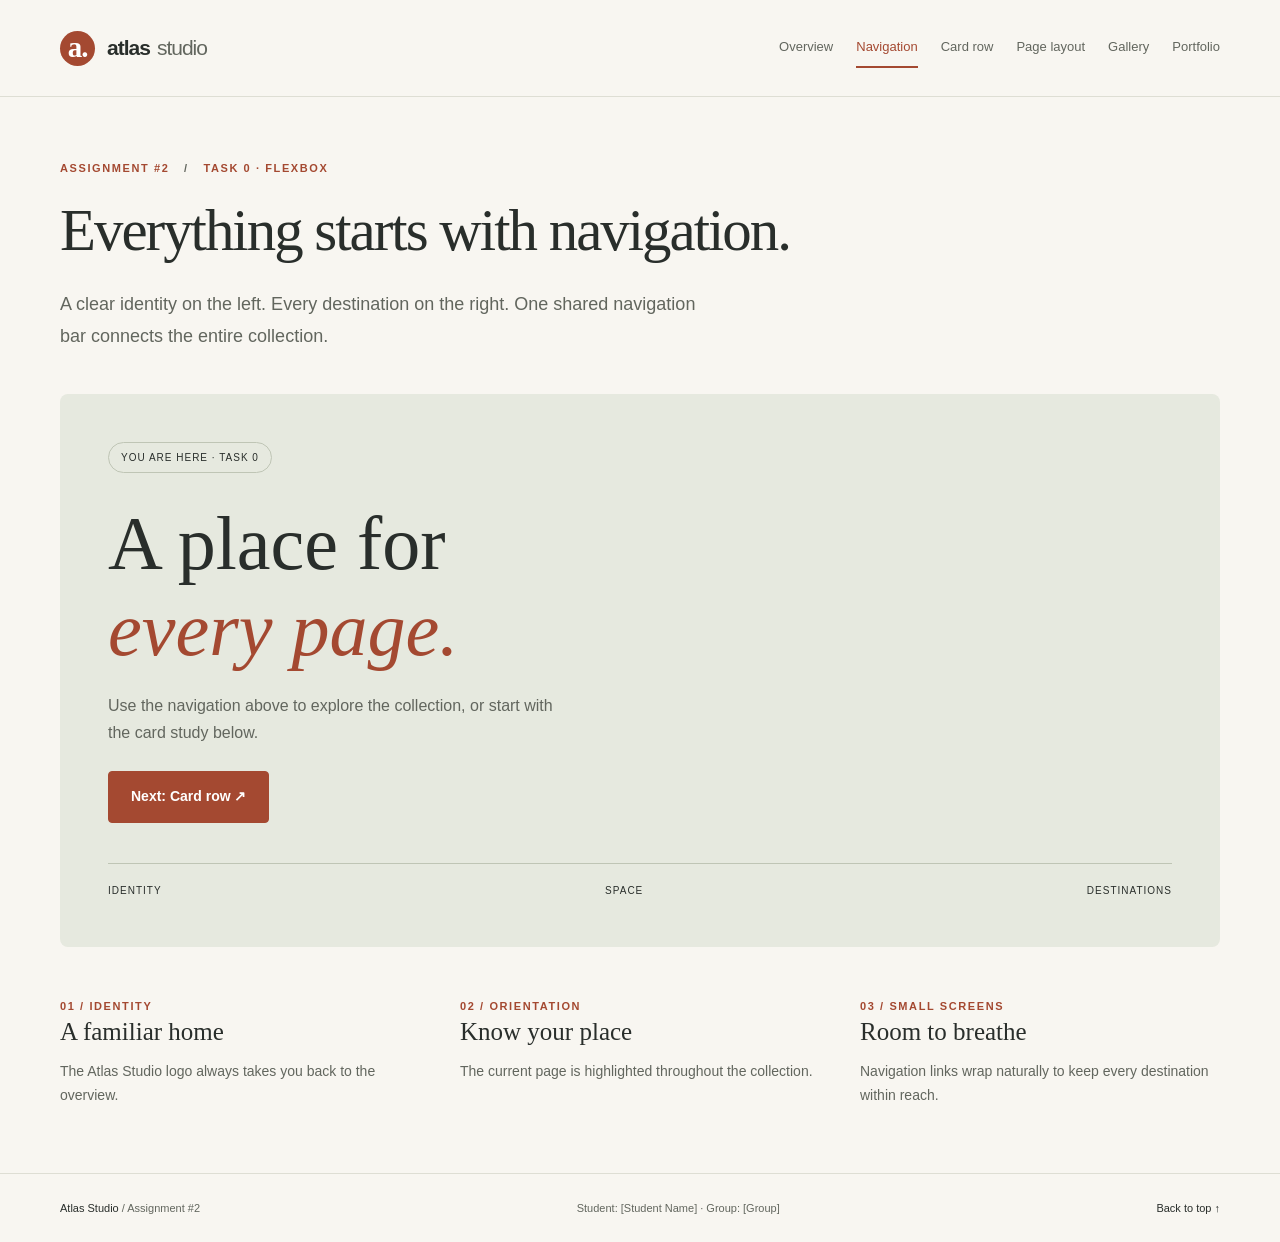
==== task0.html @ 0737ae97 "Complete Assignment 2: Flexbox and Grid" ====
<!DOCTYPE html>
<html lang="en">
  <head>
    <meta charset="UTF-8">
    <meta name="viewport" content="width=device-width, initial-scale=1.0">
    <meta name="description" content="Atlas Studio — Assignment 2: responsive layouts with HTML, Flexbox and CSS Grid.">
    <title>
      Navigation | Atlas Studio
    </title>
    <link rel="icon" href="assets/images/favicon.svg" type="image/svg+xml">
    <link rel="stylesheet" href="css/style.css">
  </head>
  <body id="top" class="">
    <a class="skip-link" href="#main">
      Skip to content
    </a>
    <header class="site-header">
      <div class="navbar container">
        <a class="logo" href="index.html" aria-label="Atlas Studio home">
          <span class="logo-mark" aria-hidden="true">
            a.
          </span>
          atlas
          <span class="logo-light">
            studio
          </span>
        </a>
        <nav aria-label="Main navigation">
          <ul class="nav-links">
            <li>
              <a href="index.html">
                Overview
              </a>
            </li>
            <li>
              <a href="task0.html" aria-current="page">
                Navigation
              </a>
            </li>
            <li>
              <a href="task1.html">
                Card row
              </a>
            </li>
            <li>
              <a href="task2.html">
                Page layout
              </a>
            </li>
            <li>
              <a href="task3.html">
                Gallery
              </a>
            </li>
            <li>
              <a href="task4.html">
                Portfolio
              </a>
            </li>
          </ul>
        </nav>
      </div>
    </header>
    <main id="main" class="container">
      <div class="page-intro">
        <p class="eyebrow">
          Assignment #2
          <span>
            /
          </span>
          Task 0 · Flexbox
        </p>
        <h1>
          Everything starts with navigation.
        </h1>
        <p class="lead">
          A clear identity on the left. Every destination on the right. One shared navigation bar connects the entire collection.
        </p>
      </div>
      <section class="navigation-stage" aria-labelledby="connected">
        <span class="pill">
          YOU ARE HERE · TASK 0
        </span>
        <h2 id="connected">
          A place for
          <br>
          <em>
            every page.
          </em>
        </h2>
        <p>
          Use the navigation above to explore the collection, or start with the card study below.
        </p>
        <a class="button" href="task1.html">
          Next: Card row ↗
        </a>
        <div class="stage-line" aria-hidden="true">
          <span>
            IDENTITY
          </span>
          <span>
            SPACE
          </span>
          <span>
            DESTINATIONS
          </span>
        </div>
      </section>
      <div class="notes-row">
        <article>
          <span class="eyebrow">
            01 / Identity
          </span>
          <h2>
            A familiar home
          </h2>
          <p>
            The Atlas Studio logo always takes you back to the overview.
          </p>
        </article>
        <article>
          <span class="eyebrow">
            02 / Orientation
          </span>
          <h2>
            Know your place
          </h2>
          <p>
            The current page is highlighted throughout the collection.
          </p>
        </article>
        <article>
          <span class="eyebrow">
            03 / Small screens
          </span>
          <h2>
            Room to breathe
          </h2>
          <p>
            Navigation links wrap naturally to keep every destination within reach.
          </p>
        </article>
      </div>
    </main>
    <footer class="site-footer">
      <div class="container footer-inner">
        <p>
          Atlas Studio
          <span>
            / Assignment #2
          </span>
        </p>
        <p>
          Student: [Student Name] · Group: [Group]
        </p>
        <a href="#top">
          Back to top ↑
        </a>
      </div>
    </footer>
  </body>
</html>
---- css/style.css ----
/* Base / shared typography and colors */
:root {
  --paper: #f8f6f1;
  --ink: #292e2b;
  --muted: #62665e;
  --accent: #a44931;
  --line: #deded4;
  --sage: #e6e9df;
}
* { box-sizing: border-box; }
html { scroll-behavior: smooth; }
body { margin: 0; background: var(--paper); color: var(--ink); font: 16px/1.7 Arial, Helvetica, sans-serif; min-height: 100vh; display: flex; flex-direction: column; }
main { flex: 1; }
a { color: inherit; text-decoration: none; }
button { font: inherit; }
img { max-width: 100%; display: block; object-fit: cover; }
figure, p, h1, h2, h3 { margin: 0; }
p + p { margin-top: 16px; }
h1, h2, h3 { font-family: Georgia, 'Times New Roman', serif; font-weight: 400; line-height: 1.12; }
h1 { font-size: clamp(38px, 4.6vw, 66px); letter-spacing: -2px; }
h2 { font-size: 30px; }
h3 { font-size: 25px; }
em { color: var(--accent); font-weight: 400; }
.container { width: min(1160px, calc(100% - 64px)); margin-inline: auto; }
:focus-visible { outline: 3px solid var(--accent); outline-offset: 5px; }
[id] { scroll-margin-top: 24px; }
.skip-link { position: absolute; top: -100px; left: 16px; z-index: 5; background: white; padding: 12px 20px; }
.skip-link:focus { top: 12px; }
.eyebrow { font-size: 11px; font-weight: 700; letter-spacing: 1.6px; text-transform: uppercase; color: var(--accent); margin-bottom: 20px; }
.eyebrow span { margin: 0 10px; color: var(--muted); }
.lead { color: var(--muted); max-width: 650px; font-size: 18px; line-height: 1.8; margin-top: 24px; }
.button { display: inline-flex; align-items: center; justify-content: center; gap: 22px; background: var(--accent); color: white; padding: 13px 22px; border: 1px solid var(--accent); border-radius: 4px; cursor: pointer; font-size: 14px; font-weight: 600; transition: background .2s, color .2s; }
.button:hover { background: #803621; }
.button-outline { color: var(--ink); background: transparent; border-color: var(--line); }
.button-outline:hover { background: var(--ink); color: white; border-color: var(--ink); }
.text-link { color: var(--accent); text-decoration: underline; text-underline-offset: 5px; }
.pill { display: inline-block; font-size: 10px; letter-spacing: 1px; padding: 6px 12px; border: 1px solid #bfc5b5; border-radius: 30px; }
.page-intro { padding: 62px 0 42px; }
.page-intro h1 { max-width: 900px; }
.page-note { margin: 25px 0 60px; font-size: 13px; color: var(--muted); }
.section-heading { display: flex; align-items: center; justify-content: space-between; gap: 16px; margin-bottom: 24px; }
.section-heading > span { font-size: 11px; letter-spacing: 1px; color: var(--muted); }
/* Navbar / Flexbox — logo left, links right, vertically centered */
.site-header { border-bottom: 1px solid var(--line); }
.navbar { display: flex; justify-content: space-between; align-items: center; gap: 30px; min-height: 96px; padding-block: 20px; }
.logo { display: inline-flex; align-items: center; gap: 7px; font-size: 21px; font-weight: 700; letter-spacing: -1px; white-space: nowrap; }
.logo-mark { background: var(--accent); color: white; width: 35px; height: 35px; border-radius: 50%; display: flex; justify-content: center; align-items: center; font-family: Georgia, serif; font-size: 29px; margin-right: 5px; }
.logo-light { font-weight: 400; color: var(--muted); }
.nav-links { display: flex; flex-wrap: wrap; align-items: center; justify-content: flex-end; gap: 8px 23px; list-style: none; padding: 0; margin: 0; }
.nav-links a { display: block; padding: 8px 0; font-size: 13px; color: var(--muted); border-bottom: 2px solid transparent; }
.nav-links a:hover, .nav-links a[aria-current='page'] { color: var(--accent); border-bottom-color: var(--accent); }
/* Overview */
.home-hero { display: grid; grid-template-columns: 1.15fr 1fr; gap: 64px; align-items: center; padding: 72px 0; }
.home-hero .button { margin-top: 28px; }
.hero-meta { display: flex; gap: 24px; margin-top: 36px; font-size: 11px; text-transform: uppercase; letter-spacing: 1px; color: var(--muted); }
.hero-art { background: var(--sage); padding: 24px; border-radius: 120px 120px 4px 4px; }
.hero-art img { width: 100%; height: 350px; border-radius: 100px 100px 0 0; }
.hero-art figcaption { display: flex; justify-content: space-between; gap: 10px; margin-top: 20px; font-size: 9px; letter-spacing: 1px; }
.task-section { border-top: 1px solid var(--line); padding: 34px 0 64px; }
.task-list { display: grid; grid-template-columns: 1fr 1fr; column-gap: 42px; }
.task-link { display: flex; align-items: center; gap: 22px; padding: 22px 0; border-bottom: 1px solid var(--line); transition: color .2s; }
.task-link:hover { color: var(--accent); }
.task-link > span:last-child { margin-left: auto; font-size: 24px; }
.task-number { font: 27px Georgia, serif; color: var(--accent); }
.task-link strong { display: block; font-size: 15px; }
.task-link small { display: block; color: var(--muted); font-size: 12px; margin-top: 3px; }
/* Navigation study */
.navigation-stage { background: var(--sage); padding: 48px; border-radius: 8px; }
.navigation-stage h2 { font-size: clamp(46px, 6vw, 76px); margin: 28px 0 20px; }
.navigation-stage > p { max-width: 460px; color: var(--muted); margin-bottom: 25px; }
.stage-line { display: flex; justify-content: space-between; gap: 15px; border-top: 1px solid #bfc5b5; margin-top: 40px; padding-top: 18px; font-size: 10px; letter-spacing: 1px; }
.notes-row { display: flex; gap: 40px; margin: 44px 0 65px; }
.notes-row article { flex: 1; }
.notes-row h2 { font-size: 25px; margin-bottom: 14px; }
.notes-row p { color: var(--muted); font-size: 14px; }
/* Cards / Flexbox — stretch equal-height cards, align buttons at the bottom */
.card-row { display: flex; align-items: stretch; gap: 24px; }
.card { flex: 1; min-width: 0; display: flex; flex-direction: column; background: #fff; border: 1px solid var(--line); border-radius: 7px; overflow: hidden; transition: transform .2s, box-shadow .2s; }
.card:hover { transform: translateY(-6px); box-shadow: 0 15px 35px #292e2b12; }
.card > img { width: 100%; aspect-ratio: 7 / 4.8; height: auto; }
.card-content { display: flex; flex-direction: column; align-items: flex-start; flex: 1; padding: 27px; }
.card-content .eyebrow { font-size: 10px; margin-bottom: 13px; }
.card-content > p:not(.eyebrow) { color: var(--muted); margin: 18px 0 25px; font-size: 14px; }
.card-content form { margin-top: auto; }
/* Grid Layout / Task 2 — named areas, explicit rows and columns */
.grid-page { display: grid; grid-template-columns: minmax(220px, 1fr) minmax(0, 3fr); grid-template-rows: auto 1fr auto; grid-template-areas: 'header header' 'sidebar main' 'footer footer'; }
.grid-page > .site-header { grid-area: header; }
.grid-page > .layout-sidebar { grid-area: sidebar; }
.grid-page > .layout-main { grid-area: main; }
.grid-page > .site-footer { grid-area: footer; }
.layout-sidebar { padding: 62px 32px; background: var(--sage); border-right: 1px solid var(--line); }
.layout-sidebar h2 { font-size: 28px; }
.layout-sidebar nav { display: flex; flex-direction: column; gap: 8px; margin-top: 28px; }
.layout-sidebar nav a { border-bottom: 1px solid #c9cdbf; padding: 12px 0; font-size: 14px; }
.layout-sidebar nav a:hover { color: var(--accent); }
.sidebar-note { margin-top: 70px; font-size: 14px; }
.sidebar-note p { margin-top: 15px; }
.layout-main { padding: 0 48px 55px; min-width: 0; }
.layout-main h1 { font-size: clamp(36px, 4vw, 58px); }
.journal-image { width: 100%; height: 270px; border-radius: 5px; }
.journal-copy { max-width: 760px; }
.journal-copy section { margin-top: 35px; }
.journal-copy h2 { margin-bottom: 18px; }
.journal-copy p { color: var(--muted); }
.journal-copy .text-link { display: inline-block; margin-top: 20px; }
/* Gallery / Grid — equal-width columns and equal-height rows */
.gallery { display: grid; grid-template-columns: repeat(3, minmax(0, 1fr)); grid-auto-rows: 240px; gap: 22px; }
.gallery-item { position: relative; overflow: hidden; border-radius: 6px; }
.gallery-item img { width: 100%; height: 100%; transition: transform .35s; }
.gallery-item figcaption { position: absolute; inset: 0; display: flex; flex-direction: column; justify-content: flex-end; padding: 25px; color: white; background: linear-gradient(transparent 20%, #19221fda); opacity: 0; transition: opacity .25s; }
.gallery-item figcaption span { font-size: 10px; letter-spacing: 1.6px; }
.gallery-item figcaption strong { font: 27px Georgia, serif; margin-top: 5px; }
.gallery-item:hover figcaption, .gallery-item:focus figcaption, .gallery-item:target figcaption { opacity: 1; }
.gallery-item:hover img, .gallery-item:focus img { transform: scale(1.05); }
/* Portfolio / Grid outside, Flexbox inside project cards */
.portfolio-grid { display: grid; grid-template-columns: minmax(0, 2.2fr) minmax(250px, 1fr); gap: 44px; margin-bottom: 65px; }
.project-card { display: flex; border: 1px solid var(--line); background: white; border-radius: 6px; overflow: hidden; margin-bottom: 22px; }
.project-card > img { width: 37%; height: auto; }
.project-content { display: flex; flex-direction: column; align-items: flex-start; flex: 1; padding: 25px; }
.project-content .eyebrow { font-size: 10px; margin-bottom: 12px; }
.project-content > p:not(.eyebrow) { font-size: 14px; color: var(--muted); margin: 15px 0 22px; }
.project-content .button { margin-top: auto; }
.portfolio-sidebar { background: var(--sage); border-radius: 6px; padding: 32px; align-self: start; }
.avatar { display: flex; align-items: center; justify-content: center; width: 70px; height: 70px; border-radius: 50%; background: #ccd3c0; font: 56px Georgia, serif; margin-bottom: 30px; }
.portfolio-sidebar .eyebrow { font-size: 9px; }
.portfolio-sidebar > p:not(.eyebrow) { color: var(--muted); font-size: 14px; }
.portfolio-sidebar .student-group { margin: 12px 0 25px; }
.portfolio-sidebar h3 { font-size: 22px; margin: 30px 0 16px; }
.tags { list-style: none; display: flex; flex-wrap: wrap; gap: 8px; padding: 0; }
.tags li { border: 1px solid #bcc4b2; padding: 4px 10px; border-radius: 4px; font-size: 11px; }
.portfolio-sidebar .text-link { display: inline-block; font-size: 13px; margin-top: 25px; }
/* Footer / full-width, pushed to the bottom by the page layout */
.site-footer { border-top: 1px solid var(--line); }
.footer-inner { display: flex; justify-content: space-between; align-items: center; flex-wrap: wrap; gap: 16px; padding-block: 25px; font-size: 11px; }
.footer-inner p + p { margin: 0; }
.footer-inner p span, .footer-inner > p:nth-child(2) { color: var(--muted); }
.footer-inner a:hover { color: var(--accent); }
/* Responsive / tablet */
@media (max-width: 960px) {
  .navbar { gap: 20px; }
  .nav-links { gap: 4px 15px; }
  .home-hero { gap: 30px; }
  .hero-art { padding: 18px; }
  .hero-art img { height: 310px; }
  .card-row { gap: 16px; }
  .card-content { padding: 20px; }
  .card h2 { font-size: 25px; }
  .gallery { grid-template-columns: repeat(2, minmax(0, 1fr)); }
  .portfolio-grid { gap: 24px; grid-template-columns: minmax(0, 1.7fr) minmax(220px, 1fr); }
  .project-card { flex-direction: column; }
  .project-card > img { width: 100%; height: 190px; }
  .portfolio-sidebar { padding: 24px; }
  .layout-main { padding-inline: 28px; }
  .layout-sidebar { padding-inline: 24px; }
}
/* Responsive / mobile */
@media (max-width: 680px) {
  .container { width: calc(100% - 36px); }
  .navbar { flex-wrap: wrap; gap: 12px; padding-block: 18px; }
  .navbar nav { width: 100%; }
  .nav-links { justify-content: flex-start; gap: 2px 18px; }
  .nav-links a { font-size: 12px; }
  h1 { letter-spacing: -1px; }
  .page-intro { padding: 38px 0 30px; }
  .lead { font-size: 16px; margin-top: 18px; }
  .home-hero { grid-template-columns: 1fr; padding: 40px 0; gap: 35px; }
  .hero-art img { height: 280px; }
  .hero-meta { gap: 20px; }
  .task-list { grid-template-columns: 1fr; }
  .section-heading h2 { font-size: 26px; }
  .section-heading > span { font-size: 9px; }
  .navigation-stage { padding: 28px; }
  .notes-row { flex-direction: column; gap: 30px; }
  .card-row { flex-direction: column; gap: 24px; }
  .card { flex: auto; }
  .card-content { padding: 25px; }
  .grid-page { grid-template-columns: minmax(0, 1fr); grid-template-rows: auto auto 1fr auto; grid-template-areas: 'header' 'sidebar' 'main' 'footer'; }
  .layout-sidebar { padding: 28px 18px; border-right: 0; }
  .layout-sidebar nav { flex-direction: row; flex-wrap: wrap; gap: 18px; margin-top: 12px; }
  .sidebar-note { margin-top: 22px; }
  .layout-main { padding-inline: 18px; }
  .journal-image { height: 230px; }
  .gallery { grid-template-columns: minmax(0, 1fr); grid-auto-rows: 250px; gap: 18px; }
  .portfolio-grid { grid-template-columns: minmax(0, 1fr); }
  .portfolio-sidebar { padding: 28px; }
  .footer-inner { flex-direction: column; align-items: flex-start; gap: 8px; }
}
/* Touch devices expose captions without requiring hover. */
@media (hover: none) { .gallery-item figcaption { opacity: 1; } }
@media (prefers-reduced-motion: reduce) {
  html { scroll-behavior: auto; }
  *, *::before, *::after { transition: none !important; }
}
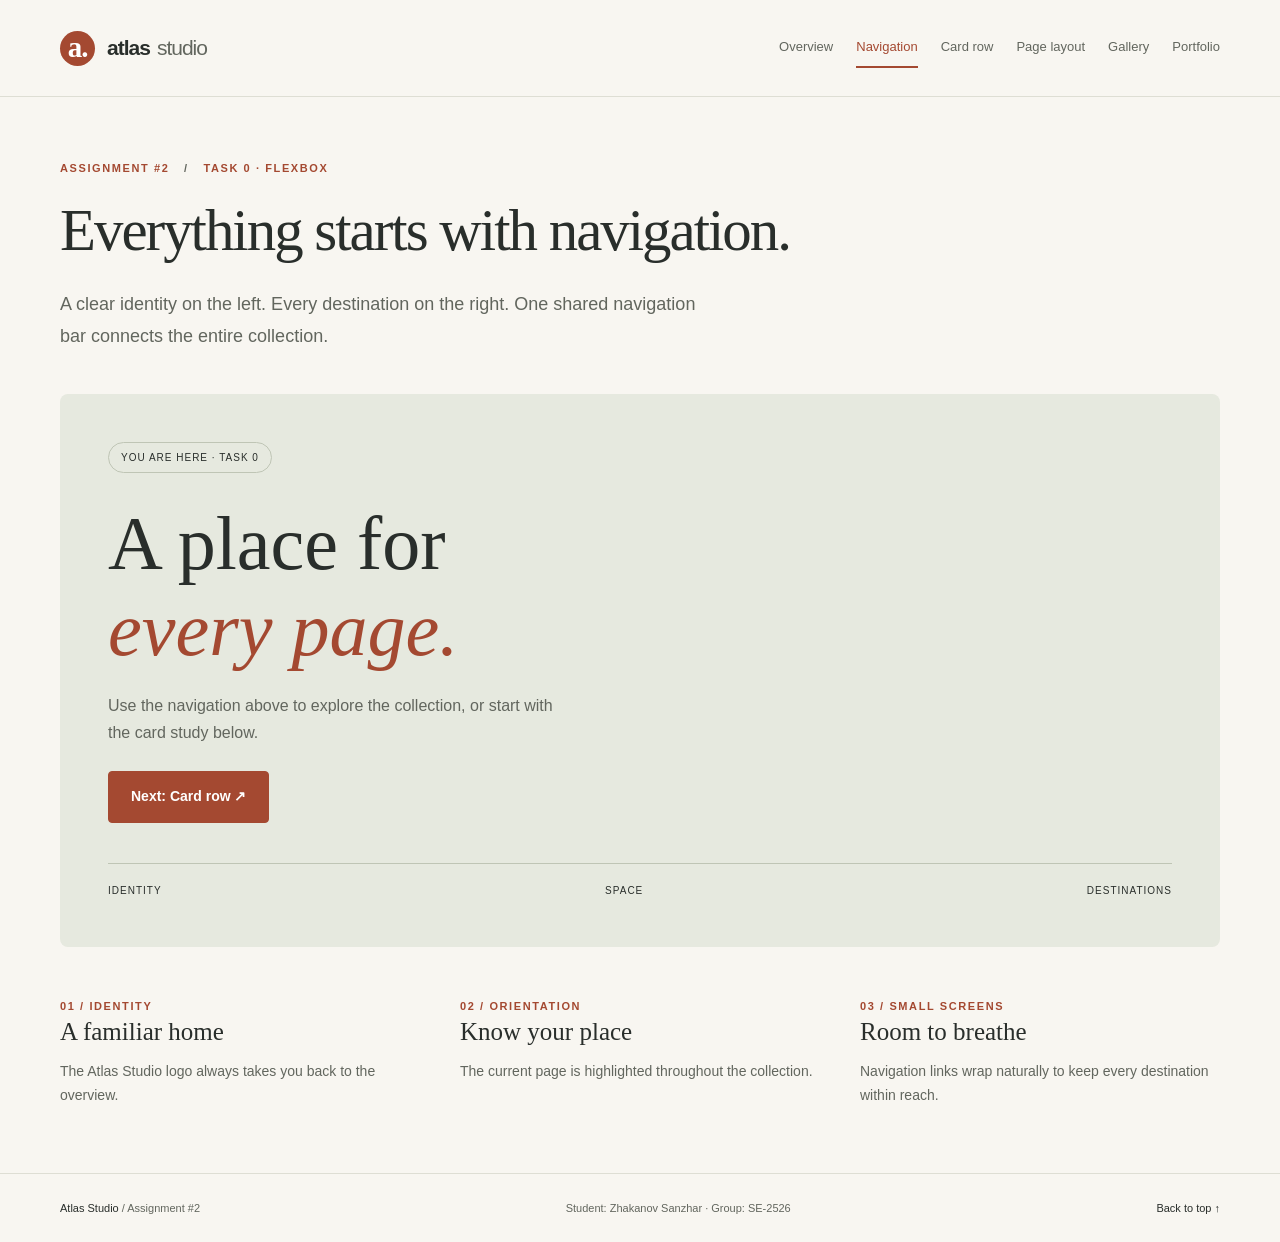
==== commit 1a293859: "Extra description" ====
--- a/task0.html
+++ b/task0.html
@@ -1,162 +1,162 @@
 <!DOCTYPE html>
 <html lang="en">
-  <head>
-    <meta charset="UTF-8">
-    <meta name="viewport" content="width=device-width, initial-scale=1.0">
-    <meta name="description" content="Atlas Studio — Assignment 2: responsive layouts with HTML, Flexbox and CSS Grid.">
-    <title>
-      Navigation | Atlas Studio
-    </title>
-    <link rel="icon" href="assets/images/favicon.svg" type="image/svg+xml">
-    <link rel="stylesheet" href="css/style.css">
-  </head>
-  <body id="top" class="">
-    <a class="skip-link" href="#main">
-      Skip to content
-    </a>
-    <header class="site-header">
-      <div class="navbar container">
-        <a class="logo" href="index.html" aria-label="Atlas Studio home">
-          <span class="logo-mark" aria-hidden="true">
-            a.
-          </span>
-          atlas
-          <span class="logo-light">
-            studio
-          </span>
-        </a>
-        <nav aria-label="Main navigation">
-          <ul class="nav-links">
-            <li>
-              <a href="index.html">
-                Overview
-              </a>
-            </li>
-            <li>
-              <a href="task0.html" aria-current="page">
-                Navigation
-              </a>
-            </li>
-            <li>
-              <a href="task1.html">
-                Card row
-              </a>
-            </li>
-            <li>
-              <a href="task2.html">
-                Page layout
-              </a>
-            </li>
-            <li>
-              <a href="task3.html">
-                Gallery
-              </a>
-            </li>
-            <li>
-              <a href="task4.html">
-                Portfolio
-              </a>
-            </li>
-          </ul>
-        </nav>
-      </div>
-    </header>
-    <main id="main" class="container">
-      <div class="page-intro">
-        <p class="eyebrow">
-          Assignment #2
-          <span>
-            /
-          </span>
-          Task 0 · Flexbox
-        </p>
-        <h1>
-          Everything starts with navigation.
-        </h1>
-        <p class="lead">
-          A clear identity on the left. Every destination on the right. One shared navigation bar connects the entire collection.
-        </p>
-      </div>
-      <section class="navigation-stage" aria-labelledby="connected">
-        <span class="pill">
-          YOU ARE HERE · TASK 0
-        </span>
-        <h2 id="connected">
-          A place for
-          <br>
-          <em>
-            every page.
-          </em>
-        </h2>
-        <p>
-          Use the navigation above to explore the collection, or start with the card study below.
-        </p>
-        <a class="button" href="task1.html">
-          Next: Card row ↗
-        </a>
-        <div class="stage-line" aria-hidden="true">
-          <span>
-            IDENTITY
-          </span>
-          <span>
-            SPACE
-          </span>
-          <span>
-            DESTINATIONS
-          </span>
-        </div>
-      </section>
-      <div class="notes-row">
-        <article>
-          <span class="eyebrow">
-            01 / Identity
-          </span>
-          <h2>
-            A familiar home
-          </h2>
-          <p>
-            The Atlas Studio logo always takes you back to the overview.
-          </p>
-        </article>
-        <article>
-          <span class="eyebrow">
-            02 / Orientation
-          </span>
-          <h2>
-            Know your place
-          </h2>
-          <p>
-            The current page is highlighted throughout the collection.
-          </p>
-        </article>
-        <article>
-          <span class="eyebrow">
-            03 / Small screens
-          </span>
-          <h2>
-            Room to breathe
-          </h2>
-          <p>
-            Navigation links wrap naturally to keep every destination within reach.
-          </p>
-        </article>
-      </div>
-    </main>
-    <footer class="site-footer">
-      <div class="container footer-inner">
-        <p>
-          Atlas Studio
-          <span>
-            / Assignment #2
-          </span>
-        </p>
-        <p>
-          Student: [Student Name] · Group: [Group]
-        </p>
-        <a href="#top">
-          Back to top ↑
-        </a>
-      </div>
-    </footer>
-  </body>
+	<head>
+		<meta charset="UTF-8">
+		<meta name="viewport" content="width=device-width, initial-scale=1.0">
+		<meta name="description" content="Atlas Studio — Responsive navigation with Flexbox, aligned branding and accessible page links.">
+		<title>
+			Navigation | Atlas Studio
+		</title>
+		<link rel="icon" href="assets/images/favicon.svg" type="image/svg+xml">
+		<link rel="stylesheet" href="css/style.css">
+	</head>
+	<body id="top" class="">
+		<a class="skip-link" href="#main">
+			Skip to content
+		</a>
+		<header class="site-header">
+			<div class="navbar container">
+				<a class="logo" href="index.html" aria-label="Atlas Studio home">
+					<span class="logo-mark" aria-hidden="true">
+						a.
+					</span>
+					atlas
+					<span class="logo-light">
+						studio
+					</span>
+				</a>
+				<nav aria-label="Main navigation">
+					<ul class="nav-links">
+						<li>
+							<a href="index.html">
+								Overview
+							</a>
+						</li>
+						<li>
+							<a href="task0.html" aria-current="page">
+								Navigation
+							</a>
+						</li>
+						<li>
+							<a href="task1.html">
+								Card row
+							</a>
+						</li>
+						<li>
+							<a href="task2.html">
+								Page layout
+							</a>
+						</li>
+						<li>
+							<a href="task3.html">
+								Gallery
+							</a>
+						</li>
+						<li>
+							<a href="task4.html">
+								Portfolio
+							</a>
+						</li>
+					</ul>
+				</nav>
+			</div>
+		</header>
+		<main id="main" class="container">
+			<div class="page-intro">
+				<p class="eyebrow">
+					Assignment #2
+					<span>
+						/
+					</span>
+					Task 0 · Flexbox
+				</p>
+				<h1>
+					Everything starts with navigation.
+				</h1>
+				<p class="lead">
+					A clear identity on the left. Every destination on the right. One shared navigation bar connects the entire collection.
+				</p>
+			</div>
+			<section class="navigation-stage" aria-labelledby="connected">
+				<span class="pill">
+					YOU ARE HERE · TASK 0
+				</span>
+				<h2 id="connected">
+					A place for
+					<br>
+					<em>
+						every page.
+					</em>
+				</h2>
+				<p>
+					Use the navigation above to explore the collection, or start with the card study below.
+				</p>
+				<a class="button" href="task1.html">
+					Next: Card row ↗
+				</a>
+				<div class="stage-line" aria-hidden="true">
+					<span>
+						IDENTITY
+					</span>
+					<span>
+						SPACE
+					</span>
+					<span>
+						DESTINATIONS
+					</span>
+				</div>
+			</section>
+			<div class="notes-row">
+				<article>
+					<span class="eyebrow">
+						01 / Identity
+					</span>
+					<h2>
+						A familiar home
+					</h2>
+					<p>
+						The Atlas Studio logo always takes you back to the overview.
+					</p>
+				</article>
+				<article>
+					<span class="eyebrow">
+						02 / Orientation
+					</span>
+					<h2>
+						Know your place
+					</h2>
+					<p>
+						The current page is highlighted throughout the collection.
+					</p>
+				</article>
+				<article>
+					<span class="eyebrow">
+						03 / Small screens
+					</span>
+					<h2>
+						Room to breathe
+					</h2>
+					<p>
+						Navigation links wrap naturally to keep every destination within reach.
+					</p>
+				</article>
+			</div>
+		</main>
+		<footer class="site-footer">
+			<div class="container footer-inner">
+				<p>
+					Atlas Studio
+					<span>
+						/ Assignment #2
+					</span>
+				</p>
+				<p>
+					Student: Zhakanov Sanzhar · Group: SE-2526
+				</p>
+				<a href="#top">
+					Back to top ↑
+				</a>
+			</div>
+		</footer>
+	</body>
 </html>
--- a/css/style.css
+++ b/css/style.css
@@ -7,187 +7,955 @@
   --line: #deded4;
   --sage: #e6e9df;
 }
-* { box-sizing: border-box; }
-html { scroll-behavior: smooth; }
-body { margin: 0; background: var(--paper); color: var(--ink); font: 16px/1.7 Arial, Helvetica, sans-serif; min-height: 100vh; display: flex; flex-direction: column; }
-main { flex: 1; }
-a { color: inherit; text-decoration: none; }
-button { font: inherit; }
-img { max-width: 100%; display: block; object-fit: cover; }
-figure, p, h1, h2, h3 { margin: 0; }
-p + p { margin-top: 16px; }
-h1, h2, h3 { font-family: Georgia, 'Times New Roman', serif; font-weight: 400; line-height: 1.12; }
-h1 { font-size: clamp(38px, 4.6vw, 66px); letter-spacing: -2px; }
-h2 { font-size: 30px; }
-h3 { font-size: 25px; }
-em { color: var(--accent); font-weight: 400; }
-.container { width: min(1160px, calc(100% - 64px)); margin-inline: auto; }
-:focus-visible { outline: 3px solid var(--accent); outline-offset: 5px; }
-[id] { scroll-margin-top: 24px; }
-.skip-link { position: absolute; top: -100px; left: 16px; z-index: 5; background: white; padding: 12px 20px; }
-.skip-link:focus { top: 12px; }
-.eyebrow { font-size: 11px; font-weight: 700; letter-spacing: 1.6px; text-transform: uppercase; color: var(--accent); margin-bottom: 20px; }
-.eyebrow span { margin: 0 10px; color: var(--muted); }
-.lead { color: var(--muted); max-width: 650px; font-size: 18px; line-height: 1.8; margin-top: 24px; }
-.button { display: inline-flex; align-items: center; justify-content: center; gap: 22px; background: var(--accent); color: white; padding: 13px 22px; border: 1px solid var(--accent); border-radius: 4px; cursor: pointer; font-size: 14px; font-weight: 600; transition: background .2s, color .2s; }
-.button:hover { background: #803621; }
-.button-outline { color: var(--ink); background: transparent; border-color: var(--line); }
-.button-outline:hover { background: var(--ink); color: white; border-color: var(--ink); }
-.text-link { color: var(--accent); text-decoration: underline; text-underline-offset: 5px; }
-.pill { display: inline-block; font-size: 10px; letter-spacing: 1px; padding: 6px 12px; border: 1px solid #bfc5b5; border-radius: 30px; }
-.page-intro { padding: 62px 0 42px; }
-.page-intro h1 { max-width: 900px; }
-.page-note { margin: 25px 0 60px; font-size: 13px; color: var(--muted); }
-.section-heading { display: flex; align-items: center; justify-content: space-between; gap: 16px; margin-bottom: 24px; }
-.section-heading > span { font-size: 11px; letter-spacing: 1px; color: var(--muted); }
+
+* {
+  box-sizing: border-box;
+}
+
+html {
+  scroll-behavior: smooth;
+}
+
+body {
+  margin: 0;
+  background: var(--paper);
+  color: var(--ink);
+  font: 16px/1.7 Arial, Helvetica, sans-serif;
+  min-height: 100vh;
+  display: flex;
+  flex-direction: column;
+}
+
+main {
+  flex: 1;
+}
+
+a {
+  color: inherit;
+  text-decoration: none;
+}
+
+button {
+  font: inherit;
+}
+
+img {
+  max-width: 100%;
+  display: block;
+  object-fit: cover;
+}
+
+figure, p, h1, h2, h3 {
+  margin: 0;
+}
+
+p + p {
+  margin-top: 16px;
+}
+
+h1, h2, h3 {
+  font-family: Georgia, 'Times New Roman', serif;
+  font-weight: 400;
+  line-height: 1.12;
+}
+
+h1 {
+  font-size: clamp(38px, 4.6vw, 66px);
+  letter-spacing: -2px;
+}
+
+h2 {
+  font-size: 30px;
+}
+
+h3 {
+  font-size: 25px;
+}
+
+em {
+  color: var(--accent);
+  font-weight: 400;
+}
+
+.container {
+  width: min(1160px, calc(100% - 64px));
+  margin-inline: auto;
+}
+
+:focus-visible {
+  outline: 3px solid var(--accent);
+  outline-offset: 5px;
+}
+
+[id] {
+  scroll-margin-top: 24px;
+}
+
+.skip-link {
+  position: absolute;
+  top: -100px;
+  left: 16px;
+  z-index: 5;
+  background: white;
+  padding: 12px 20px;
+}
+
+.skip-link:focus {
+  top: 12px;
+}
+
+.eyebrow {
+  font-size: 11px;
+  font-weight: 700;
+  letter-spacing: 1.6px;
+  text-transform: uppercase;
+  color: var(--accent);
+  margin-bottom: 20px;
+}
+
+.eyebrow span {
+  margin: 0 10px;
+  color: var(--muted);
+}
+
+.lead {
+  color: var(--muted);
+  max-width: 650px;
+  font-size: 18px;
+  line-height: 1.8;
+  margin-top: 24px;
+}
+
+.button {
+  display: inline-flex;
+  align-items: center;
+  justify-content: center;
+  gap: 22px;
+  background: var(--accent);
+  color: white;
+  padding: 13px 22px;
+  border: 1px solid var(--accent);
+  border-radius: 4px;
+  cursor: pointer;
+  font-size: 14px;
+  font-weight: 600;
+  transition: background .2s, color .2s;
+}
+
+.button:hover {
+  background: #803621;
+}
+
+.button-outline {
+  color: var(--ink);
+  background: transparent;
+  border-color: var(--line);
+}
+
+.button-outline:hover {
+  background: var(--ink);
+  color: white;
+  border-color: var(--ink);
+}
+
+.text-link {
+  color: var(--accent);
+  text-decoration: underline;
+  text-underline-offset: 5px;
+}
+
+.pill {
+  display: inline-block;
+  font-size: 10px;
+  letter-spacing: 1px;
+  padding: 6px 12px;
+  border: 1px solid #bfc5b5;
+  border-radius: 30px;
+}
+
+.page-intro {
+  padding: 62px 0 42px;
+}
+
+.page-intro h1 {
+  max-width: 900px;
+}
+
+.page-note {
+  margin: 25px 0 60px;
+  font-size: 13px;
+  color: var(--muted);
+}
+
+.section-heading {
+  display: flex;
+  align-items: center;
+  justify-content: space-between;
+  gap: 16px;
+  margin-bottom: 24px;
+}
+
+.section-heading > span {
+  font-size: 11px;
+  letter-spacing: 1px;
+  color: var(--muted);
+}
+
 /* Navbar / Flexbox — logo left, links right, vertically centered */
-.site-header { border-bottom: 1px solid var(--line); }
-.navbar { display: flex; justify-content: space-between; align-items: center; gap: 30px; min-height: 96px; padding-block: 20px; }
-.logo { display: inline-flex; align-items: center; gap: 7px; font-size: 21px; font-weight: 700; letter-spacing: -1px; white-space: nowrap; }
-.logo-mark { background: var(--accent); color: white; width: 35px; height: 35px; border-radius: 50%; display: flex; justify-content: center; align-items: center; font-family: Georgia, serif; font-size: 29px; margin-right: 5px; }
-.logo-light { font-weight: 400; color: var(--muted); }
-.nav-links { display: flex; flex-wrap: wrap; align-items: center; justify-content: flex-end; gap: 8px 23px; list-style: none; padding: 0; margin: 0; }
-.nav-links a { display: block; padding: 8px 0; font-size: 13px; color: var(--muted); border-bottom: 2px solid transparent; }
-.nav-links a:hover, .nav-links a[aria-current='page'] { color: var(--accent); border-bottom-color: var(--accent); }
+.site-header {
+  border-bottom: 1px solid var(--line);
+}
+
+.navbar {
+  display: flex;
+  justify-content: space-between;
+  align-items: center;
+  gap: 30px;
+  min-height: 96px;
+  padding-block: 20px;
+}
+
+.logo {
+  display: inline-flex;
+  align-items: center;
+  gap: 7px;
+  font-size: 21px;
+  font-weight: 700;
+  letter-spacing: -1px;
+  white-space: nowrap;
+}
+
+.logo-mark {
+  background: var(--accent);
+  color: white;
+  width: 35px;
+  height: 35px;
+  border-radius: 50%;
+  display: flex;
+  justify-content: center;
+  align-items: center;
+  font-family: Georgia, serif;
+  font-size: 29px;
+  margin-right: 5px;
+}
+
+.logo-light {
+  font-weight: 400;
+  color: var(--muted);
+}
+
+.nav-links {
+  display: flex;
+  flex-wrap: wrap;
+  align-items: center;
+  justify-content: flex-end;
+  gap: 8px 23px;
+  list-style: none;
+  padding: 0;
+  margin: 0;
+}
+
+.nav-links a {
+  display: block;
+  padding: 8px 0;
+  font-size: 13px;
+  color: var(--muted);
+  border-bottom: 2px solid transparent;
+}
+
+.nav-links a:hover, .nav-links a[aria-current='page'] {
+  color: var(--accent);
+  border-bottom-color: var(--accent);
+}
+
 /* Overview */
-.home-hero { display: grid; grid-template-columns: 1.15fr 1fr; gap: 64px; align-items: center; padding: 72px 0; }
-.home-hero .button { margin-top: 28px; }
-.hero-meta { display: flex; gap: 24px; margin-top: 36px; font-size: 11px; text-transform: uppercase; letter-spacing: 1px; color: var(--muted); }
-.hero-art { background: var(--sage); padding: 24px; border-radius: 120px 120px 4px 4px; }
-.hero-art img { width: 100%; height: 350px; border-radius: 100px 100px 0 0; }
-.hero-art figcaption { display: flex; justify-content: space-between; gap: 10px; margin-top: 20px; font-size: 9px; letter-spacing: 1px; }
-.task-section { border-top: 1px solid var(--line); padding: 34px 0 64px; }
-.task-list { display: grid; grid-template-columns: 1fr 1fr; column-gap: 42px; }
-.task-link { display: flex; align-items: center; gap: 22px; padding: 22px 0; border-bottom: 1px solid var(--line); transition: color .2s; }
-.task-link:hover { color: var(--accent); }
-.task-link > span:last-child { margin-left: auto; font-size: 24px; }
-.task-number { font: 27px Georgia, serif; color: var(--accent); }
-.task-link strong { display: block; font-size: 15px; }
-.task-link small { display: block; color: var(--muted); font-size: 12px; margin-top: 3px; }
+.home-hero {
+  display: grid;
+  grid-template-columns: 1.15fr 1fr;
+  gap: 64px;
+  align-items: center;
+  padding: 72px 0;
+}
+
+.home-hero .button {
+  margin-top: 28px;
+}
+
+.hero-meta {
+  display: flex;
+  gap: 24px;
+  margin-top: 36px;
+  font-size: 11px;
+  text-transform: uppercase;
+  letter-spacing: 1px;
+  color: var(--muted);
+}
+
+.hero-art {
+  background: var(--sage);
+  padding: 24px;
+  border-radius: 120px 120px 4px 4px;
+}
+
+.hero-art img {
+  width: 100%;
+  height: 350px;
+  border-radius: 100px 100px 0 0;
+}
+
+.hero-art figcaption {
+  display: flex;
+  justify-content: space-between;
+  gap: 10px;
+  margin-top: 20px;
+  font-size: 9px;
+  letter-spacing: 1px;
+}
+
+.task-section {
+  border-top: 1px solid var(--line);
+  padding: 34px 0 64px;
+}
+
+.task-list {
+  display: grid;
+  grid-template-columns: 1fr 1fr;
+  column-gap: 42px;
+}
+
+.task-link {
+  display: flex;
+  align-items: center;
+  gap: 22px;
+  padding: 22px 0;
+  border-bottom: 1px solid var(--line);
+  transition: color .2s;
+}
+
+.task-link:hover {
+  color: var(--accent);
+}
+
+.task-link > span:last-child {
+  margin-left: auto;
+  font-size: 24px;
+}
+
+.task-number {
+  font: 27px Georgia, serif;
+  color: var(--accent);
+}
+
+.task-link strong {
+  display: block;
+  font-size: 15px;
+}
+
+.task-link small {
+  display: block;
+  color: var(--muted);
+  font-size: 12px;
+  margin-top: 3px;
+}
+
 /* Navigation study */
-.navigation-stage { background: var(--sage); padding: 48px; border-radius: 8px; }
-.navigation-stage h2 { font-size: clamp(46px, 6vw, 76px); margin: 28px 0 20px; }
-.navigation-stage > p { max-width: 460px; color: var(--muted); margin-bottom: 25px; }
-.stage-line { display: flex; justify-content: space-between; gap: 15px; border-top: 1px solid #bfc5b5; margin-top: 40px; padding-top: 18px; font-size: 10px; letter-spacing: 1px; }
-.notes-row { display: flex; gap: 40px; margin: 44px 0 65px; }
-.notes-row article { flex: 1; }
-.notes-row h2 { font-size: 25px; margin-bottom: 14px; }
-.notes-row p { color: var(--muted); font-size: 14px; }
+.navigation-stage {
+  background: var(--sage);
+  padding: 48px;
+  border-radius: 8px;
+}
+
+.navigation-stage h2 {
+  font-size: clamp(46px, 6vw, 76px);
+  margin: 28px 0 20px;
+}
+
+.navigation-stage > p {
+  max-width: 460px;
+  color: var(--muted);
+  margin-bottom: 25px;
+}
+
+.stage-line {
+  display: flex;
+  justify-content: space-between;
+  gap: 15px;
+  border-top: 1px solid #bfc5b5;
+  margin-top: 40px;
+  padding-top: 18px;
+  font-size: 10px;
+  letter-spacing: 1px;
+}
+
+.notes-row {
+  display: flex;
+  gap: 40px;
+  margin: 44px 0 65px;
+}
+
+.notes-row article {
+  flex: 1;
+}
+
+.notes-row h2 {
+  font-size: 25px;
+  margin-bottom: 14px;
+}
+
+.notes-row p {
+  color: var(--muted);
+  font-size: 14px;
+}
+
 /* Cards / Flexbox — stretch equal-height cards, align buttons at the bottom */
-.card-row { display: flex; align-items: stretch; gap: 24px; }
-.card { flex: 1; min-width: 0; display: flex; flex-direction: column; background: #fff; border: 1px solid var(--line); border-radius: 7px; overflow: hidden; transition: transform .2s, box-shadow .2s; }
-.card:hover { transform: translateY(-6px); box-shadow: 0 15px 35px #292e2b12; }
-.card > img { width: 100%; aspect-ratio: 7 / 4.8; height: auto; }
-.card-content { display: flex; flex-direction: column; align-items: flex-start; flex: 1; padding: 27px; }
-.card-content .eyebrow { font-size: 10px; margin-bottom: 13px; }
-.card-content > p:not(.eyebrow) { color: var(--muted); margin: 18px 0 25px; font-size: 14px; }
-.card-content form { margin-top: auto; }
+.card-row {
+  display: flex;
+  align-items: stretch;
+  gap: 24px;
+}
+
+.card {
+  flex: 1;
+  min-width: 0;
+  display: flex;
+  flex-direction: column;
+  background: #fff;
+  border: 1px solid var(--line);
+  border-radius: 7px;
+  overflow: hidden;
+  transition: transform .2s, box-shadow .2s;
+}
+
+.card:hover {
+  transform: translateY(-6px);
+  box-shadow: 0 15px 35px #292e2b12;
+}
+
+.card > img {
+  width: 100%;
+  aspect-ratio: 7 / 4.8;
+  height: auto;
+}
+
+.card-content {
+  display: flex;
+  flex-direction: column;
+  align-items: flex-start;
+  flex: 1;
+  padding: 27px;
+}
+
+.card-content .eyebrow {
+  font-size: 10px;
+  margin-bottom: 13px;
+}
+
+.card-content > p:not(.eyebrow) {
+  color: var(--muted);
+  margin: 18px 0 25px;
+  font-size: 14px;
+}
+
+.card-content form {
+  margin-top: auto;
+}
+
 /* Grid Layout / Task 2 — named areas, explicit rows and columns */
-.grid-page { display: grid; grid-template-columns: minmax(220px, 1fr) minmax(0, 3fr); grid-template-rows: auto 1fr auto; grid-template-areas: 'header header' 'sidebar main' 'footer footer'; }
-.grid-page > .site-header { grid-area: header; }
-.grid-page > .layout-sidebar { grid-area: sidebar; }
-.grid-page > .layout-main { grid-area: main; }
-.grid-page > .site-footer { grid-area: footer; }
-.layout-sidebar { padding: 62px 32px; background: var(--sage); border-right: 1px solid var(--line); }
-.layout-sidebar h2 { font-size: 28px; }
-.layout-sidebar nav { display: flex; flex-direction: column; gap: 8px; margin-top: 28px; }
-.layout-sidebar nav a { border-bottom: 1px solid #c9cdbf; padding: 12px 0; font-size: 14px; }
-.layout-sidebar nav a:hover { color: var(--accent); }
-.sidebar-note { margin-top: 70px; font-size: 14px; }
-.sidebar-note p { margin-top: 15px; }
-.layout-main { padding: 0 48px 55px; min-width: 0; }
-.layout-main h1 { font-size: clamp(36px, 4vw, 58px); }
-.journal-image { width: 100%; height: 270px; border-radius: 5px; }
-.journal-copy { max-width: 760px; }
-.journal-copy section { margin-top: 35px; }
-.journal-copy h2 { margin-bottom: 18px; }
-.journal-copy p { color: var(--muted); }
-.journal-copy .text-link { display: inline-block; margin-top: 20px; }
+.grid-page {
+  display: grid;
+  grid-template-columns: minmax(220px, 1fr) minmax(0, 3fr);
+  grid-template-rows: auto 1fr auto;
+  grid-template-areas: 'header header' 'sidebar main' 'footer footer';
+}
+
+.grid-page > .site-header {
+  grid-area: header;
+}
+
+.grid-page > .layout-sidebar {
+  grid-area: sidebar;
+}
+
+.grid-page > .layout-main {
+  grid-area: main;
+}
+
+.grid-page > .site-footer {
+  grid-area: footer;
+}
+
+.layout-sidebar {
+  padding: 62px 32px;
+  background: var(--sage);
+  border-right: 1px solid var(--line);
+}
+
+.layout-sidebar h2 {
+  font-size: 28px;
+}
+
+.layout-sidebar nav {
+  display: flex;
+  flex-direction: column;
+  gap: 8px;
+  margin-top: 28px;
+}
+
+.layout-sidebar nav a {
+  border-bottom: 1px solid #c9cdbf;
+  padding: 12px 0;
+  font-size: 14px;
+}
+
+.layout-sidebar nav a:hover {
+  color: var(--accent);
+}
+
+.sidebar-note {
+  margin-top: 70px;
+  font-size: 14px;
+}
+
+.sidebar-note p {
+  margin-top: 15px;
+}
+
+.layout-main {
+  padding: 0 48px 55px;
+  min-width: 0;
+}
+
+.layout-main h1 {
+  font-size: clamp(36px, 4vw, 58px);
+}
+
+.journal-image {
+  width: 100%;
+  height: 270px;
+  border-radius: 5px;
+}
+
+.journal-copy {
+  max-width: 760px;
+}
+
+.journal-copy section {
+  margin-top: 35px;
+}
+
+.journal-copy h2 {
+  margin-bottom: 18px;
+}
+
+.journal-copy p {
+  color: var(--muted);
+}
+
+.journal-copy .text-link {
+  display: inline-block;
+  margin-top: 20px;
+}
+
 /* Gallery / Grid — equal-width columns and equal-height rows */
-.gallery { display: grid; grid-template-columns: repeat(3, minmax(0, 1fr)); grid-auto-rows: 240px; gap: 22px; }
-.gallery-item { position: relative; overflow: hidden; border-radius: 6px; }
-.gallery-item img { width: 100%; height: 100%; transition: transform .35s; }
-.gallery-item figcaption { position: absolute; inset: 0; display: flex; flex-direction: column; justify-content: flex-end; padding: 25px; color: white; background: linear-gradient(transparent 20%, #19221fda); opacity: 0; transition: opacity .25s; }
-.gallery-item figcaption span { font-size: 10px; letter-spacing: 1.6px; }
-.gallery-item figcaption strong { font: 27px Georgia, serif; margin-top: 5px; }
-.gallery-item:hover figcaption, .gallery-item:focus figcaption, .gallery-item:target figcaption { opacity: 1; }
-.gallery-item:hover img, .gallery-item:focus img { transform: scale(1.05); }
+.gallery {
+  display: grid;
+  grid-template-columns: repeat(3, minmax(0, 1fr));
+  grid-auto-rows: 240px;
+  gap: 22px;
+}
+
+.gallery-item {
+  position: relative;
+  overflow: hidden;
+  border-radius: 6px;
+}
+
+.gallery-item img {
+  width: 100%;
+  height: 100%;
+  transition: transform .35s;
+}
+
+.gallery-item figcaption {
+  position: absolute;
+  inset: 0;
+  display: flex;
+  flex-direction: column;
+  justify-content: flex-end;
+  padding: 25px;
+  color: white;
+  background: linear-gradient(transparent 20%, #19221fda);
+  opacity: 0;
+  transition: opacity .25s;
+}
+
+.gallery-item figcaption span {
+  font-size: 10px;
+  letter-spacing: 1.6px;
+}
+
+.gallery-item figcaption strong {
+  font: 27px Georgia, serif;
+  margin-top: 5px;
+}
+
+.gallery-item:hover figcaption, .gallery-item:focus figcaption, .gallery-item:target figcaption {
+  opacity: 1;
+}
+
+.gallery-item:hover img, .gallery-item:focus img {
+  transform: scale(1.05);
+}
+
 /* Portfolio / Grid outside, Flexbox inside project cards */
-.portfolio-grid { display: grid; grid-template-columns: minmax(0, 2.2fr) minmax(250px, 1fr); gap: 44px; margin-bottom: 65px; }
-.project-card { display: flex; border: 1px solid var(--line); background: white; border-radius: 6px; overflow: hidden; margin-bottom: 22px; }
-.project-card > img { width: 37%; height: auto; }
-.project-content { display: flex; flex-direction: column; align-items: flex-start; flex: 1; padding: 25px; }
-.project-content .eyebrow { font-size: 10px; margin-bottom: 12px; }
-.project-content > p:not(.eyebrow) { font-size: 14px; color: var(--muted); margin: 15px 0 22px; }
-.project-content .button { margin-top: auto; }
-.portfolio-sidebar { background: var(--sage); border-radius: 6px; padding: 32px; align-self: start; }
-.avatar { display: flex; align-items: center; justify-content: center; width: 70px; height: 70px; border-radius: 50%; background: #ccd3c0; font: 56px Georgia, serif; margin-bottom: 30px; }
-.portfolio-sidebar .eyebrow { font-size: 9px; }
-.portfolio-sidebar > p:not(.eyebrow) { color: var(--muted); font-size: 14px; }
-.portfolio-sidebar .student-group { margin: 12px 0 25px; }
-.portfolio-sidebar h3 { font-size: 22px; margin: 30px 0 16px; }
-.tags { list-style: none; display: flex; flex-wrap: wrap; gap: 8px; padding: 0; }
-.tags li { border: 1px solid #bcc4b2; padding: 4px 10px; border-radius: 4px; font-size: 11px; }
-.portfolio-sidebar .text-link { display: inline-block; font-size: 13px; margin-top: 25px; }
+.portfolio-grid {
+  display: grid;
+  grid-template-columns: minmax(0, 2.2fr) minmax(250px, 1fr);
+  gap: 44px;
+  margin-bottom: 65px;
+}
+
+.project-card {
+  display: flex;
+  border: 1px solid var(--line);
+  background: white;
+  border-radius: 6px;
+  overflow: hidden;
+  margin-bottom: 22px;
+}
+
+.project-card > img {
+  width: 37%;
+  height: auto;
+}
+
+.project-content {
+  display: flex;
+  flex-direction: column;
+  align-items: flex-start;
+  flex: 1;
+  padding: 25px;
+}
+
+.project-content .eyebrow {
+  font-size: 10px;
+  margin-bottom: 12px;
+}
+
+.project-content > p:not(.eyebrow) {
+  font-size: 14px;
+  color: var(--muted);
+  margin: 15px 0 22px;
+}
+
+.project-content .button {
+  margin-top: auto;
+}
+
+.portfolio-sidebar {
+  background: var(--sage);
+  border-radius: 6px;
+  padding: 32px;
+  align-self: start;
+}
+
+.avatar {
+  display: flex;
+  align-items: center;
+  justify-content: center;
+  width: 70px;
+  height: 70px;
+  border-radius: 50%;
+  background: #ccd3c0;
+  font: 56px Georgia, serif;
+  margin-bottom: 30px;
+}
+
+.portfolio-sidebar .eyebrow {
+  font-size: 9px;
+}
+
+.portfolio-sidebar > p:not(.eyebrow) {
+  color: var(--muted);
+  font-size: 14px;
+}
+
+.portfolio-sidebar .student-group {
+  margin: 12px 0 25px;
+}
+
+.portfolio-sidebar h3 {
+  font-size: 22px;
+  margin: 30px 0 16px;
+}
+
+.tags {
+  list-style: none;
+  display: flex;
+  flex-wrap: wrap;
+  gap: 8px;
+  padding: 0;
+}
+
+.tags li {
+  border: 1px solid #bcc4b2;
+  padding: 4px 10px;
+  border-radius: 4px;
+  font-size: 11px;
+}
+
+.portfolio-sidebar .text-link {
+  display: inline-block;
+  font-size: 13px;
+  margin-top: 25px;
+}
+
 /* Footer / full-width, pushed to the bottom by the page layout */
-.site-footer { border-top: 1px solid var(--line); }
-.footer-inner { display: flex; justify-content: space-between; align-items: center; flex-wrap: wrap; gap: 16px; padding-block: 25px; font-size: 11px; }
-.footer-inner p + p { margin: 0; }
-.footer-inner p span, .footer-inner > p:nth-child(2) { color: var(--muted); }
-.footer-inner a:hover { color: var(--accent); }
+.site-footer {
+  border-top: 1px solid var(--line);
+}
+
+.footer-inner {
+  display: flex;
+  justify-content: space-between;
+  align-items: center;
+  flex-wrap: wrap;
+  gap: 16px;
+  padding-block: 25px;
+  font-size: 11px;
+}
+
+.footer-inner p + p {
+  margin: 0;
+}
+
+.footer-inner p span, .footer-inner > p:nth-child(2) {
+  color: var(--muted);
+}
+
+.footer-inner a:hover {
+  color: var(--accent);
+}
+
 /* Responsive / tablet */
 @media (max-width: 960px) {
-  .navbar { gap: 20px; }
-  .nav-links { gap: 4px 15px; }
-  .home-hero { gap: 30px; }
-  .hero-art { padding: 18px; }
-  .hero-art img { height: 310px; }
-  .card-row { gap: 16px; }
-  .card-content { padding: 20px; }
-  .card h2 { font-size: 25px; }
-  .gallery { grid-template-columns: repeat(2, minmax(0, 1fr)); }
-  .portfolio-grid { gap: 24px; grid-template-columns: minmax(0, 1.7fr) minmax(220px, 1fr); }
-  .project-card { flex-direction: column; }
-  .project-card > img { width: 100%; height: 190px; }
-  .portfolio-sidebar { padding: 24px; }
-  .layout-main { padding-inline: 28px; }
-  .layout-sidebar { padding-inline: 24px; }
-}
+  .navbar {
+    gap: 20px;
+  }
+
+  .nav-links {
+    gap: 4px 15px;
+  }
+
+  .home-hero {
+    gap: 30px;
+  }
+
+  .hero-art {
+    padding: 18px;
+  }
+
+  .hero-art img {
+    height: 310px;
+  }
+
+  .card-row {
+    gap: 16px;
+  }
+
+  .card-content {
+    padding: 20px;
+  }
+
+  .card h2 {
+    font-size: 25px;
+  }
+
+  .gallery {
+    grid-template-columns: repeat(2, minmax(0, 1fr));
+  }
+
+  .portfolio-grid {
+    gap: 24px;
+    grid-template-columns: minmax(0, 1.7fr) minmax(220px, 1fr);
+  }
+
+  .project-card {
+    flex-direction: column;
+  }
+
+  .project-card > img {
+    width: 100%;
+    height: 190px;
+  }
+
+  .portfolio-sidebar {
+    padding: 24px;
+  }
+
+  .layout-main {
+    padding-inline: 28px;
+  }
+
+  .layout-sidebar {
+    padding-inline: 24px;
+  }
+
+}
+
 /* Responsive / mobile */
 @media (max-width: 680px) {
-  .container { width: calc(100% - 36px); }
-  .navbar { flex-wrap: wrap; gap: 12px; padding-block: 18px; }
-  .navbar nav { width: 100%; }
-  .nav-links { justify-content: flex-start; gap: 2px 18px; }
-  .nav-links a { font-size: 12px; }
-  h1 { letter-spacing: -1px; }
-  .page-intro { padding: 38px 0 30px; }
-  .lead { font-size: 16px; margin-top: 18px; }
-  .home-hero { grid-template-columns: 1fr; padding: 40px 0; gap: 35px; }
-  .hero-art img { height: 280px; }
-  .hero-meta { gap: 20px; }
-  .task-list { grid-template-columns: 1fr; }
-  .section-heading h2 { font-size: 26px; }
-  .section-heading > span { font-size: 9px; }
-  .navigation-stage { padding: 28px; }
-  .notes-row { flex-direction: column; gap: 30px; }
-  .card-row { flex-direction: column; gap: 24px; }
-  .card { flex: auto; }
-  .card-content { padding: 25px; }
-  .grid-page { grid-template-columns: minmax(0, 1fr); grid-template-rows: auto auto 1fr auto; grid-template-areas: 'header' 'sidebar' 'main' 'footer'; }
-  .layout-sidebar { padding: 28px 18px; border-right: 0; }
-  .layout-sidebar nav { flex-direction: row; flex-wrap: wrap; gap: 18px; margin-top: 12px; }
-  .sidebar-note { margin-top: 22px; }
-  .layout-main { padding-inline: 18px; }
-  .journal-image { height: 230px; }
-  .gallery { grid-template-columns: minmax(0, 1fr); grid-auto-rows: 250px; gap: 18px; }
-  .portfolio-grid { grid-template-columns: minmax(0, 1fr); }
-  .portfolio-sidebar { padding: 28px; }
-  .footer-inner { flex-direction: column; align-items: flex-start; gap: 8px; }
-}
+  .container {
+    width: calc(100% - 36px);
+  }
+
+  .navbar {
+    flex-wrap: wrap;
+    gap: 12px;
+    padding-block: 18px;
+  }
+
+  .navbar nav {
+    width: 100%;
+  }
+
+  .nav-links {
+    justify-content: flex-start;
+    gap: 2px 18px;
+  }
+
+  .nav-links a {
+    font-size: 12px;
+  }
+
+  h1 {
+    letter-spacing: -1px;
+  }
+
+  .page-intro {
+    padding: 38px 0 30px;
+  }
+
+  .lead {
+    font-size: 16px;
+    margin-top: 18px;
+  }
+
+  .home-hero {
+    grid-template-columns: 1fr;
+    padding: 40px 0;
+    gap: 35px;
+  }
+
+  .hero-art img {
+    height: 280px;
+  }
+
+  .hero-meta {
+    gap: 20px;
+  }
+
+  .task-list {
+    grid-template-columns: 1fr;
+  }
+
+  .section-heading h2 {
+    font-size: 26px;
+  }
+
+  .section-heading > span {
+    font-size: 9px;
+  }
+
+  .navigation-stage {
+    padding: 28px;
+  }
+
+  .notes-row {
+    flex-direction: column;
+    gap: 30px;
+  }
+
+  .card-row {
+    flex-direction: column;
+    gap: 24px;
+  }
+
+  .card {
+    flex: auto;
+  }
+
+  .card-content {
+    padding: 25px;
+  }
+
+  .grid-page {
+    grid-template-columns: minmax(0, 1fr);
+    grid-template-rows: auto auto 1fr auto;
+    grid-template-areas: 'header' 'sidebar' 'main' 'footer';
+  }
+
+  .layout-sidebar {
+    padding: 28px 18px;
+    border-right: 0;
+  }
+
+  .layout-sidebar nav {
+    flex-direction: row;
+    flex-wrap: wrap;
+    gap: 18px;
+    margin-top: 12px;
+  }
+
+  .sidebar-note {
+    margin-top: 22px;
+  }
+
+  .layout-main {
+    padding-inline: 18px;
+  }
+
+  .journal-image {
+    height: 230px;
+  }
+
+  .gallery {
+    grid-template-columns: minmax(0, 1fr);
+    grid-auto-rows: 250px;
+    gap: 18px;
+  }
+
+  .portfolio-grid {
+    grid-template-columns: minmax(0, 1fr);
+  }
+
+  .portfolio-sidebar {
+    padding: 28px;
+  }
+
+  .footer-inner {
+    flex-direction: column;
+    align-items: flex-start;
+    gap: 8px;
+  }
+
+}
+
 /* Touch devices expose captions without requiring hover. */
-@media (hover: none) { .gallery-item figcaption { opacity: 1; } }
+@media (hover: none) {
+  .gallery-item figcaption {
+    opacity: 1;
+  }
+
+}
+
 @media (prefers-reduced-motion: reduce) {
-  html { scroll-behavior: auto; }
-  *, *::before, *::after { transition: none !important; }
-}
+  html {
+    scroll-behavior: auto;
+  }
+
+  *, *::before, *::after {
+    transition: none !important;
+  }
+
+}
